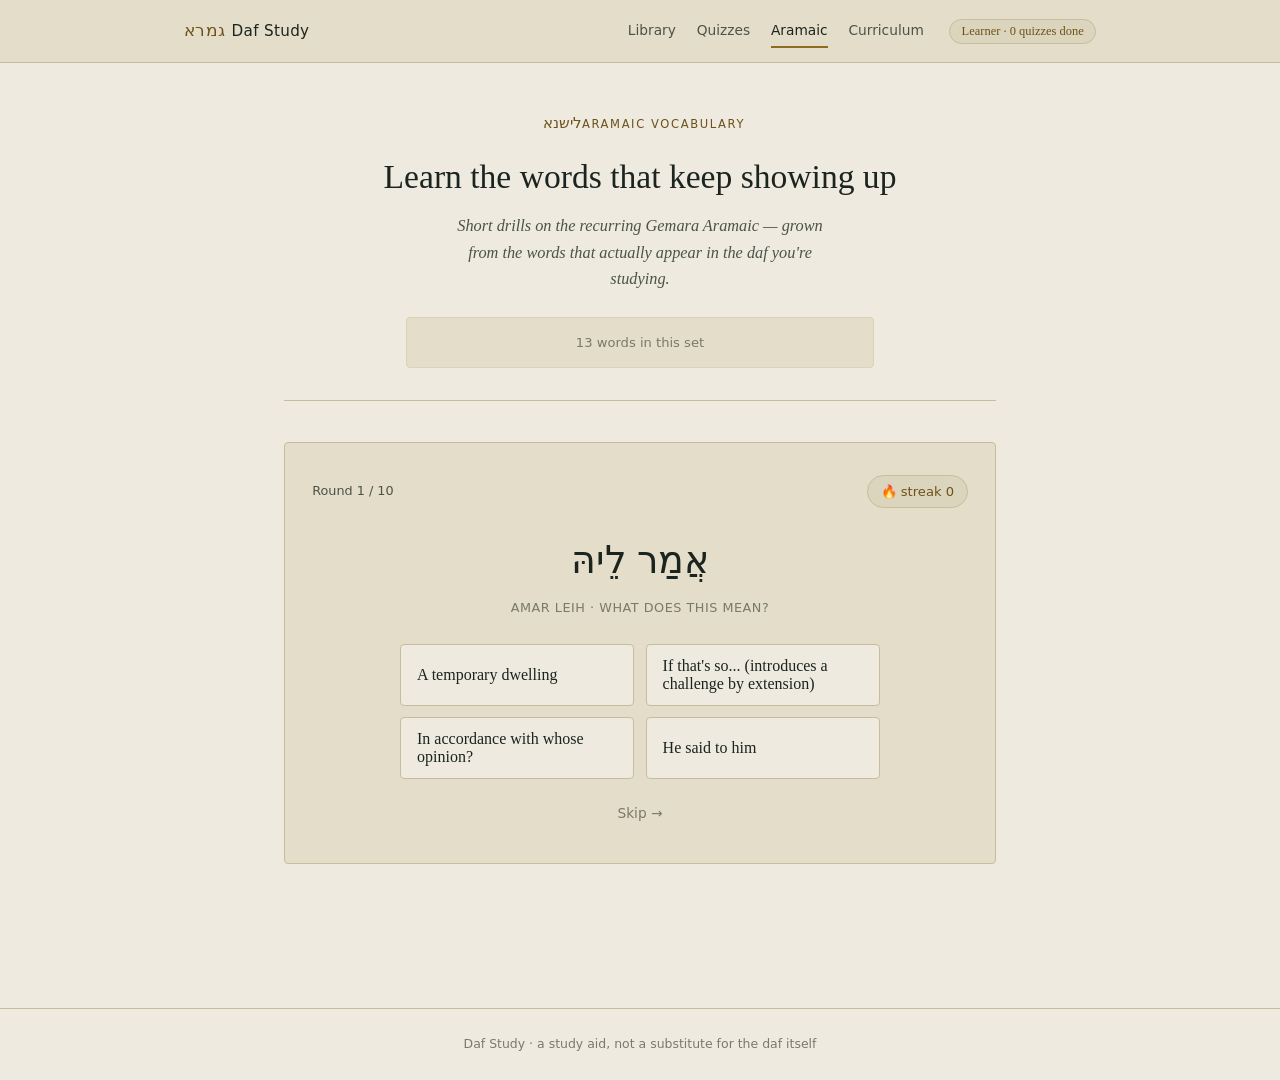
==== aramaic.html @ 8be39cbd "Initial build: Daf Study site for Tractate Sukkah, daf 2a-2b Static HTML/CSS/JS site (no build step)" ====
<!doctype html>
<html lang="en">
<head>
  <meta charset="utf-8" />
  <meta name="viewport" content="width=device-width, initial-scale=1" />
  <title>Aramaic Drills — Daf Study</title>
  <link rel="icon" href="data:image/svg+xml,<svg xmlns=%22http://www.w3.org/2000/svg%22 font-size=%2290%22><text y=%22.9em%22>📜</text></svg>" />
  <link rel="stylesheet" href="assets/css/site.css" />
</head>
<body data-page="aramaic">
  <div id="site-nav"></div>

  <div class="wrap">
    <header class="masthead">
      <div class="eyebrow"><he>לישנא</he>ARAMAIC VOCABULARY</div>
      <h1>Learn the words that keep showing up</h1>
      <p class="subtitle">Short drills on the recurring Gemara Aramaic — grown from the words that actually appear in the daf you're studying.</p>
      <p class="note" id="vocab-count" style="text-align:center;"></p>
    </header>

    <div id="drill-root"></div>
  </div>

  <div id="site-footer"></div>

  <script type="module" src="assets/js/nav.js"></script>
  <script type="module">
    import { mountAramaic } from "./assets/js/aramaic-engine.js";
    mountAramaic();
  </script>
</body>
</html>
---- assets/css/site.css ----
/* ===========================================================
   Daf Study — shared design system
   Palette grounded in a Vilna-Shas volume: bottle green cloth,
   brass-stamped lettering, bone paper.
   =========================================================== */

:root {
  --bg: #eeeae0;
  --surface: #e3ddc9;
  --surface-2: #dcd5bd;
  --surface-3: #d4cbaf;
  --ink: #1b241e;
  --ink-soft: #4c5347;
  --ink-faint: #7a7a68;
  --accent: #234634;
  --accent-ink: #f2ede0;
  --accent-soft: #cfe0d3;
  --gold: #8f6a1f;
  --gold-strong: #6e5119;
  --line: #c7bc9d;
  --line-soft: #d9d1b8;

  --good: #2b5d3a;
  --bad: #7a3226;
  --warn: #8f6a1f;
  --locked: #948d78;

  --radius: 4px;
  --serif: Georgia, "Iowan Old Style", "Palatino Linotype", "Book Antiqua", serif;
  --hebrew: "David Libre", David, "Times New Roman", "Segoe UI Historic", serif;
  --sans: -apple-system, "Segoe UI", system-ui, sans-serif;
  --max: 760px;
  --wide: 960px;
}

@media (prefers-color-scheme: dark) {
  :root {
    --bg: #10140f;
    --surface: #1a2118;
    --surface-2: #212a1d;
    --surface-3: #283323;
    --ink: #eae4d3;
    --ink-soft: #b7b09a;
    --ink-faint: #83806d;
    --accent: #7fb896;
    --accent-ink: #10140f;
    --accent-soft: #223229;
    --gold: #cfa544;
    --gold-strong: #e2bb5c;
    --line: #333a2b;
    --line-soft: #262d20;
    --good: #6fae82;
    --bad: #c67b6a;
    --warn: #cfa544;
    --locked: #5c5c4e;
  }
}
:root[data-theme="dark"] {
  --bg: #10140f; --surface: #1a2118; --surface-2: #212a1d; --surface-3: #283323;
  --ink: #eae4d3; --ink-soft: #b7b09a; --ink-faint: #83806d;
  --accent: #7fb896; --accent-ink: #10140f; --accent-soft: #223229;
  --gold: #cfa544; --gold-strong: #e2bb5c;
  --line: #333a2b; --line-soft: #262d20;
  --good: #6fae82; --bad: #c67b6a; --warn: #cfa544; --locked: #5c5c4e;
}
:root[data-theme="light"] {
  --bg: #eeeae0; --surface: #e3ddc9; --surface-2: #dcd5bd; --surface-3: #d4cbaf;
  --ink: #1b241e; --ink-soft: #4c5347; --ink-faint: #7a7a68;
  --accent: #234634; --accent-ink: #f2ede0; --accent-soft: #cfe0d3;
  --gold: #8f6a1f; --gold-strong: #6e5119;
  --line: #c7bc9d; --line-soft: #d9d1b8;
  --good: #2b5d3a; --bad: #7a3226; --warn: #8f6a1f; --locked: #948d78;
}

* { box-sizing: border-box; }
html, body { height: 100%; }
body {
  margin: 0;
  background: var(--bg);
  color: var(--ink);
  font-family: var(--serif);
  line-height: 1.6;
  -webkit-font-smoothing: antialiased;
}
a { color: var(--accent); }
:root[data-theme="dark"] a, @media (prefers-color-scheme: dark) { a { color: var(--accent); } }
h1, h2, h3 { text-wrap: balance; font-weight: 400; }
he, .he { font-family: var(--hebrew); direction: rtl; unicode-bidi: isolate; }
button { font-family: var(--sans); }
:focus-visible { outline: 2px solid var(--gold); outline-offset: 2px; }

.wrap { max-width: var(--max); margin: 0 auto; padding: 0 1.5rem 5rem; }
.wrap.wide { max-width: var(--wide); }

/* ---------------- Site nav ---------------- */
.site-nav {
  border-bottom: 1px solid var(--line);
  background: var(--surface);
}
.site-nav .inner {
  max-width: var(--wide);
  margin: 0 auto;
  padding: 0.9rem 1.5rem;
  display: flex;
  align-items: center;
  gap: 1.6rem;
}
.site-nav .brand {
  font-family: var(--sans);
  font-size: 0.95rem;
  letter-spacing: 0.02em;
  color: var(--ink);
  text-decoration: none;
  display: flex;
  align-items: baseline;
  gap: 0.4rem;
  margin-inline-end: auto;
}
.site-nav .brand he { font-size: 1.05rem; color: var(--gold-strong); }
.site-nav .links { display: flex; gap: 1.3rem; font-family: var(--sans); font-size: 0.86rem; }
.site-nav .links a {
  color: var(--ink-soft);
  text-decoration: none;
  padding: 0.3rem 0;
  border-bottom: 2px solid transparent;
}
.site-nav .links a:hover { color: var(--ink); }
.site-nav .links a.active { color: var(--ink); border-bottom-color: var(--gold); }
.site-nav .streak {
  font-family: var(--sans);
  font-size: 0.78rem;
  color: var(--gold-strong);
  background: var(--surface-2);
  border: 1px solid var(--line);
  border-radius: 20px;
  padding: 0.25rem 0.7rem;
  white-space: nowrap;
}
@media (max-width: 640px) {
  .site-nav .inner { flex-wrap: wrap; gap: 0.8rem; }
  .site-nav .links { gap: 0.9rem; font-size: 0.8rem; }
}

/* ---------------- Page header ---------------- */
header.masthead {
  text-align: center;
  padding: 3rem 1.5rem 2rem;
  border-bottom: 1px solid var(--line);
  margin-bottom: 2.6rem;
}
.eyebrow {
  font-family: var(--sans);
  font-size: 0.72rem;
  letter-spacing: 0.14em;
  text-transform: uppercase;
  color: var(--gold-strong);
  margin-bottom: 0.9rem;
}
.eyebrow he { font-family: var(--hebrew); letter-spacing: 0; font-size: 0.95rem; margin-inline-end: 0.5rem; }
header.masthead h1 { font-size: 2.1rem; margin: 0 0 0.6rem; }
header.masthead .subtitle { color: var(--ink-soft); font-size: 1.02rem; font-style: italic; max-width: 46ch; margin: 0 auto; }

.note {
  font-family: var(--sans);
  font-size: 0.82rem;
  color: var(--ink-faint);
  background: var(--surface);
  border: 1px solid var(--line-soft);
  border-radius: var(--radius);
  padding: 0.85rem 1.1rem;
  margin: 1.6rem auto 0;
  max-width: 56ch;
  text-align: start;
}
.note b { color: var(--ink-soft); }

/* ---------------- Section scaffolding ---------------- */
section { margin-top: 3.2rem; }
.section-head { display: flex; align-items: baseline; gap: 0.7rem; margin-bottom: 1.2rem; }
.section-num { font-family: var(--sans); font-size: 0.75rem; color: var(--gold); letter-spacing: 0.08em; }
h2 { font-size: 1.35rem; margin: 0; }
.section-dash { flex: 1; height: 1px; background: var(--line); }

/* ---------------- Cards / library ---------------- */
.card-grid { display: grid; grid-template-columns: repeat(auto-fit, minmax(230px, 1fr)); gap: 1rem; }
.card {
  background: var(--surface);
  border: 1px solid var(--line);
  border-radius: var(--radius);
  padding: 1.2rem 1.3rem;
  text-decoration: none;
  color: var(--ink);
  display: block;
  transition: border-color 0.15s ease;
}
.card:hover { border-color: var(--gold); }
.card.locked { opacity: 0.55; pointer-events: none; }
.card .card-eyebrow {
  font-family: var(--sans); font-size: 0.68rem; letter-spacing: 0.07em; text-transform: uppercase;
  color: var(--gold-strong); display: flex; justify-content: space-between; margin-bottom: 0.5rem;
}
.card h3 { font-size: 1.05rem; margin: 0 0 0.4rem; }
.card p { margin: 0; color: var(--ink-soft); font-size: 0.92rem; }
.badge {
  font-family: var(--sans); font-size: 0.66rem; letter-spacing: 0.04em;
  padding: 0.12rem 0.5rem; border-radius: 20px;
}
.badge-done { background: color-mix(in srgb, var(--good) 18%, transparent); color: var(--good); }
.badge-todo { background: color-mix(in srgb, var(--ink-faint) 16%, transparent); color: var(--ink-faint); }
.badge-locked { background: color-mix(in srgb, var(--locked) 20%, transparent); color: var(--locked); }
.progress-bar { height: 5px; border-radius: 3px; background: var(--surface-3); margin-top: 0.7rem; overflow: hidden; }
.progress-bar > span { display: block; height: 100%; background: var(--gold); }

/* ---------------- Buttons ---------------- */
.btn {
  font-family: var(--sans);
  font-size: 0.86rem;
  border: 1px solid var(--line);
  background: var(--surface);
  color: var(--ink);
  padding: 0.55rem 1.1rem;
  border-radius: var(--radius);
  cursor: pointer;
  text-decoration: none;
  display: inline-flex;
  align-items: center;
  gap: 0.4rem;
}
.btn:hover { border-color: var(--gold); }
.btn-primary { background: var(--accent); color: var(--accent-ink); border-color: var(--accent); }
.btn-primary:hover { opacity: 0.92; border-color: var(--accent); }
.btn-ghost { background: transparent; border-color: transparent; color: var(--ink-faint); }
.btn-ghost:hover { color: var(--ink); }
.btn:disabled { opacity: 0.45; cursor: not-allowed; }
.btn-row { display: flex; gap: 0.6rem; flex-wrap: wrap; align-items: center; }

/* ---------------- On-page breakdown / TOC ---------------- */
.breakdown {
  background: var(--surface);
  border: 1px solid var(--line);
  border-radius: var(--radius);
  padding: 1.1rem 1.4rem;
  margin-bottom: 3rem;
}
.breakdown-label {
  font-family: var(--sans);
  font-size: 0.7rem;
  letter-spacing: 0.08em;
  text-transform: uppercase;
  color: var(--gold-strong);
  margin-bottom: 0.7rem;
}
.breakdown-list {
  list-style: none;
  margin: 0;
  padding: 0;
  display: flex;
  flex-wrap: wrap;
  gap: 0.4rem 1.6rem;
}
.breakdown-list li { display: contents; }
.breakdown-list a {
  font-family: var(--sans);
  font-size: 0.9rem;
  color: var(--ink-soft);
  text-decoration: none;
  display: inline-flex;
  align-items: baseline;
  gap: 0.45rem;
}
.breakdown-list a:hover { color: var(--ink); text-decoration: underline; }
.breakdown-list a .section-num { color: var(--gold); font-size: 0.72rem; }

/* ---------------- Mishnah / text block ---------------- */
.mishnah-block {
  background: var(--surface);
  border: 1px solid var(--line);
  border-inline-start: 3px solid var(--accent);
  border-radius: var(--radius);
  padding: 1.5rem 1.7rem;
}
.mishnah-block .he-line { font-size: 1.15rem; line-height: 2.05; text-align: right; }
.mishnah-block .gloss { margin-top: 1rem; padding-top: 1rem; border-top: 1px dashed var(--line); color: var(--ink-soft); font-size: 0.95rem; }
.clause-tag {
  display: inline-block; font-family: var(--sans); font-size: 0.68rem; letter-spacing: 0.06em; text-transform: uppercase;
  padding: 0.12rem 0.5rem; border-radius: 2px; margin-inline-end: 0.4rem;
}
.tag-invalid { background: color-mix(in srgb, var(--bad) 18%, transparent); color: var(--bad); }
.tag-machloket { background: color-mix(in srgb, var(--warn) 18%, transparent); color: var(--warn); }

/* ---------------- Diagram ---------------- */
figure { margin: 0; }
.diagram-wrap { overflow-x: auto; background: var(--surface); border: 1px solid var(--line); border-radius: var(--radius); padding: 1.2rem; }
.diagram-wrap svg { display: block; margin: 0 auto; max-width: 100%; height: auto; }
figcaption { font-family: var(--sans); font-size: 0.82rem; color: var(--ink-faint); margin-top: 0.7rem; text-align: center; }
svg text { font-family: var(--sans); fill: var(--ink); }
svg .he-text { font-family: var(--hebrew); }

/* ---------------- Opinion cards ---------------- */
.opinions-grid { display: grid; grid-template-columns: repeat(auto-fit, minmax(220px, 1fr)); gap: 0.9rem; }
.opinion-card { background: var(--surface); border: 1px solid var(--line); border-radius: var(--radius); padding: 1.1rem 1.2rem; }
.opinion-card .who {
  font-family: var(--sans); font-size: 0.72rem; letter-spacing: 0.08em; text-transform: uppercase; color: var(--gold-strong);
  display: flex; justify-content: space-between; align-items: center; margin-bottom: 0.5rem;
}
.stance { font-size: 0.66rem; letter-spacing: 0.05em; padding: 0.1rem 0.45rem; border-radius: 2px; font-family: var(--sans); }
.stance-strict { background: color-mix(in srgb, var(--bad) 16%, transparent); color: var(--bad); }
.stance-lenient { background: color-mix(in srgb, var(--good) 16%, transparent); color: var(--good); }
.stance-svara { background: color-mix(in srgb, var(--warn) 16%, transparent); color: var(--warn); }
.opinion-card p { margin: 0 0 0.5rem; font-size: 0.97rem; }
.opinion-card .basis { font-size: 0.86rem; color: var(--ink-soft); font-style: italic; margin: 0; }

/* ---------------- Dialectic script ---------------- */
.script { border-top: 1px solid var(--line); }
.turn { display: grid; grid-template-columns: 128px 1fr; gap: 1.1rem; padding: 1.05rem 0; border-bottom: 1px solid var(--line-soft); align-items: start; }
.turn .speaker { font-family: var(--sans); font-size: 0.7rem; letter-spacing: 0.06em; text-transform: uppercase; color: var(--gold-strong); padding-top: 0.15rem; }
.turn .speaker small { display: block; font-family: var(--hebrew); direction: rtl; text-transform: none; letter-spacing: 0; color: var(--ink-faint); font-size: 0.88rem; margin-top: 0.15rem; }
.turn.emphasis { background: color-mix(in srgb, var(--accent) 7%, transparent); border-inline-start: 3px solid var(--accent); padding-inline-start: 0.9rem; margin-inline-start: -0.9rem; }
.turn .content p { margin: 0 0 0.5rem; }
.turn .content p:last-child { margin-bottom: 0; }
.quote { font-family: var(--hebrew); direction: rtl; display: block; font-size: 1.05rem; margin-bottom: 0.35rem; }
.gloss-text { color: var(--ink-soft); font-size: 0.95rem; }
@media (max-width: 520px) { .turn { grid-template-columns: 1fr; gap: 0.3rem; } }

/* ---------------- Review / reveal questions ---------------- */
.qlist { display: flex; flex-direction: column; gap: 0.6rem; }
details.q { background: var(--surface); border: 1px solid var(--line); border-radius: var(--radius); padding: 0.2rem 0; }
details.q summary { cursor: pointer; padding: 0.85rem 1.2rem; list-style: none; display: flex; gap: 0.8rem; align-items: baseline; font-size: 1rem; }
details.q summary::-webkit-details-marker { display: none; }
details.q summary .qnum { font-family: var(--sans); color: var(--gold); font-size: 0.85rem; flex-shrink: 0; }
details.q summary .qmark { margin-inline-start: auto; font-family: var(--sans); font-size: 0.75rem; color: var(--ink-faint); flex-shrink: 0; }
details.q[open] summary .qmark::after { content: "hide"; }
details.q:not([open]) summary .qmark::after { content: "show answer"; }
details.q .answer { padding: 0 1.2rem 1.1rem 2.7rem; color: var(--ink-soft); font-size: 0.96rem; border-top: 1px dashed var(--line); margin-top: 0.2rem; padding-top: 0.8rem; }

/* ---------------- Quiz engine ---------------- */
.quiz-shell { background: var(--surface); border: 1px solid var(--line); border-radius: var(--radius); padding: 1.6rem 1.7rem; }
.quiz-progress { display: flex; align-items: center; gap: 0.8rem; font-family: var(--sans); font-size: 0.78rem; color: var(--ink-faint); margin-bottom: 1.4rem; }
.quiz-progress .bar { flex: 1; height: 6px; border-radius: 3px; background: var(--surface-3); overflow: hidden; }
.quiz-progress .bar > span { display: block; height: 100%; background: var(--gold); transition: width 0.25s ease; }
.quiz-q { font-size: 1.15rem; margin: 0 0 1.3rem; text-wrap: balance; }
.quiz-options { display: flex; flex-direction: column; gap: 0.6rem; margin-bottom: 1.2rem; }
.quiz-opt {
  text-align: start; font-family: var(--serif); font-size: 1rem;
  background: var(--bg); border: 1px solid var(--line); border-radius: var(--radius);
  padding: 0.75rem 1rem; cursor: pointer; color: var(--ink);
}
.quiz-opt:hover:not(:disabled) { border-color: var(--gold); }
.quiz-opt.correct { border-color: var(--good); background: color-mix(in srgb, var(--good) 14%, var(--bg)); }
.quiz-opt.incorrect { border-color: var(--bad); background: color-mix(in srgb, var(--bad) 12%, var(--bg)); }
.quiz-opt.reveal-correct { border-color: var(--good); box-shadow: inset 0 0 0 1px var(--good); }
.quiz-opt:disabled { cursor: default; }
.quiz-explain { font-family: var(--sans); font-size: 0.9rem; color: var(--ink-soft); background: var(--bg); border: 1px dashed var(--line); border-radius: var(--radius); padding: 0.8rem 1rem; margin-bottom: 1.2rem; }
.quiz-result { text-align: center; padding: 2rem 1rem; }
.quiz-result .score-num { font-size: 3rem; color: var(--gold-strong); font-family: var(--serif); }
.quiz-result .score-sub { color: var(--ink-soft); font-family: var(--sans); font-size: 0.9rem; margin-top: 0.3rem; }
.score-tally { display: flex; justify-content: center; gap: 1.6rem; margin: 1.4rem 0; font-family: var(--sans); font-size: 0.85rem; }
.score-tally b { display: block; font-size: 1.3rem; font-family: var(--serif); color: var(--ink); }

/* ---------------- Aramaic drill (Duolingo-ish) ---------------- */
.drill-shell { background: var(--surface); border: 1px solid var(--line); border-radius: var(--radius); padding: 2rem 1.7rem; text-align: center; }
.drill-word { font-family: var(--hebrew); direction: rtl; font-size: 2.4rem; margin-bottom: 0.4rem; }
.drill-hint { font-family: var(--sans); font-size: 0.8rem; color: var(--ink-faint); letter-spacing: 0.04em; text-transform: uppercase; margin-bottom: 1.6rem; }
.drill-options { display: grid; grid-template-columns: 1fr 1fr; gap: 0.7rem; max-width: 480px; margin: 0 auto; }
@media (max-width: 480px) { .drill-options { grid-template-columns: 1fr; } }
.streak-pill { display: inline-flex; align-items: center; gap: 0.4rem; font-family: var(--sans); font-size: 0.82rem; color: var(--gold-strong); background: var(--surface-2); border: 1px solid var(--line); border-radius: 20px; padding: 0.3rem 0.8rem; }

/* ---------------- Curriculum map ---------------- */
.map-track { display: flex; flex-direction: column; gap: 0; position: relative; padding-inline-start: 2.2rem; }
.map-track::before { content: ""; position: absolute; left: 0.55rem; top: 0.5rem; bottom: 0.5rem; width: 2px; background: var(--line); }
.map-node { position: relative; padding: 1rem 0 1rem 1.4rem; }
.map-node::before {
  content: ""; position: absolute; left: -2.2rem; top: 1.35rem; width: 14px; height: 14px; border-radius: 50%;
  background: var(--surface); border: 2px solid var(--gold);
}
.map-node.locked::before { border-color: var(--locked); background: var(--surface); }
.map-node .m-eyebrow { font-family: var(--sans); font-size: 0.72rem; color: var(--gold-strong); letter-spacing: 0.06em; text-transform: uppercase; }
.map-node.locked .m-eyebrow { color: var(--locked); }
.map-node h3 { margin: 0.2rem 0 0.3rem; font-size: 1.05rem; }
.map-node p { margin: 0; color: var(--ink-soft); font-size: 0.92rem; }
.map-node.locked p, .map-node.locked h3 { color: var(--ink-faint); }

footer.site-footer {
  margin-top: 4rem; padding: 1.6rem 1.5rem; text-align: center;
  font-family: var(--sans); font-size: 0.78rem; color: var(--ink-faint);
  border-top: 1px solid var(--line);
}
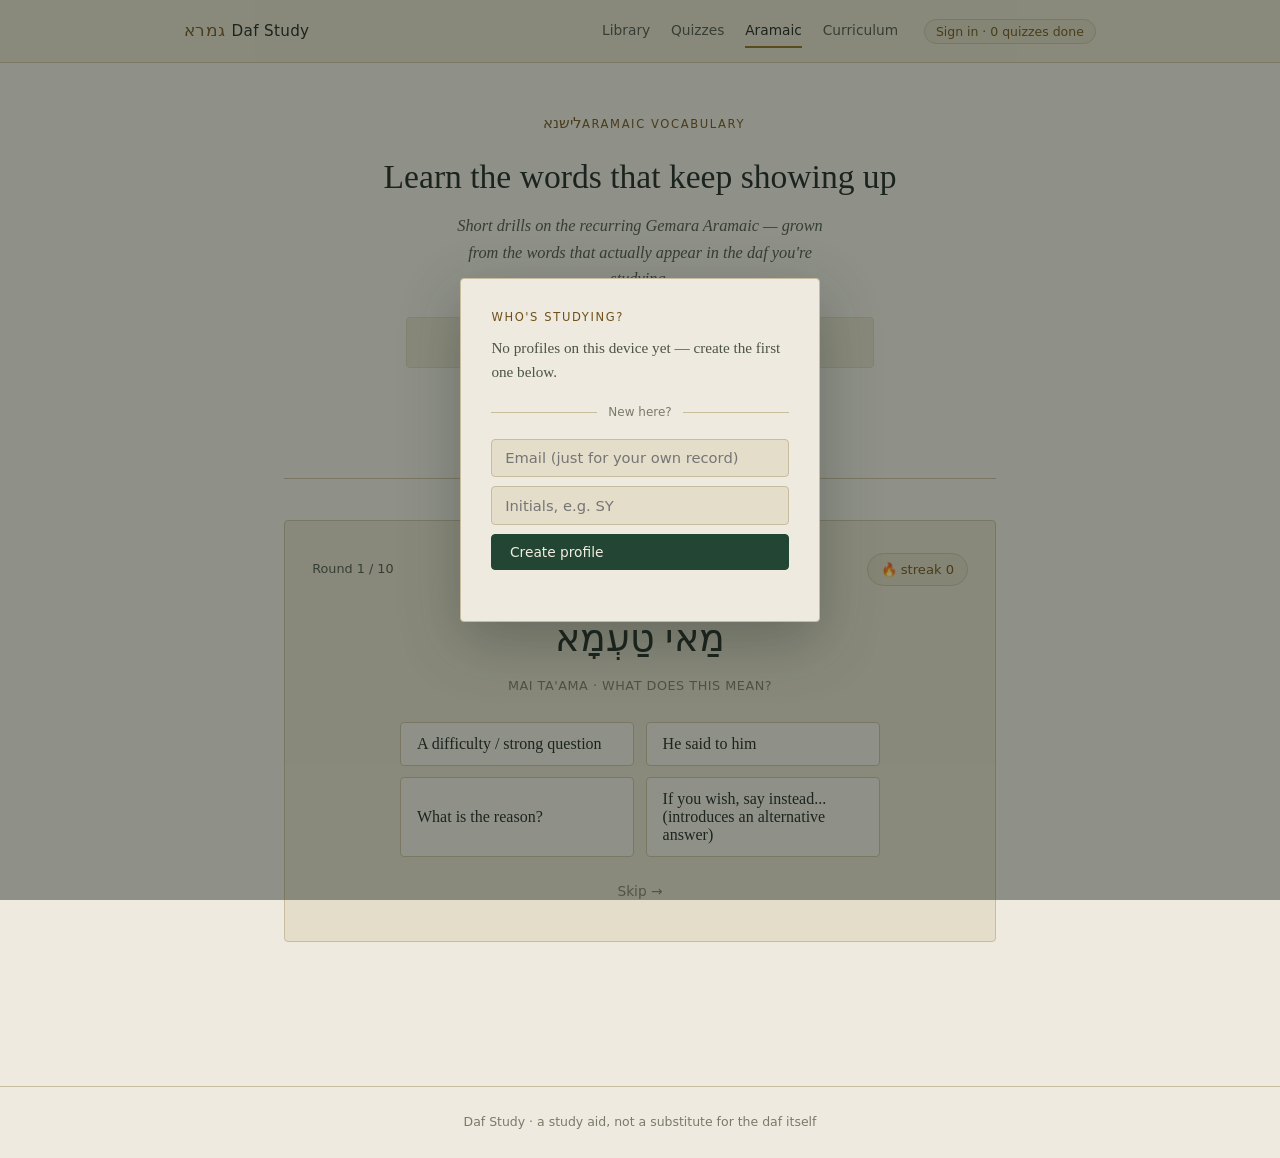
==== commit 78bcb36b: "Add local profile sign-in, fix Aramaic drill tracking, expand vocab set Profiles (email + initials, " ====
--- a/aramaic.html
+++ b/aramaic.html
@@ -16,6 +16,7 @@
       <h1>Learn the words that keep showing up</h1>
       <p class="subtitle">Short drills on the recurring Gemara Aramaic — grown from the words that actually appear in the daf you're studying.</p>
       <p class="note" id="vocab-count" style="text-align:center;"></p>
+      <div id="vocab-stats"></div>
     </header>
 
     <div id="drill-root"></div>
--- a/assets/css/site.css
+++ b/assets/css/site.css
@@ -141,6 +141,33 @@
   .site-nav .links { gap: 0.9rem; font-size: 0.8rem; }
 }
 
+/* ---------------- Sign-in modal (local profiles, no OAuth) ---------------- */
+.auth-overlay {
+  position: fixed; inset: 0; z-index: 999;
+  background: color-mix(in srgb, var(--ink) 45%, transparent);
+  display: flex; align-items: center; justify-content: center; padding: 1.5rem;
+}
+.auth-modal {
+  background: var(--bg); border: 1px solid var(--line); border-radius: var(--radius);
+  padding: 1.8rem 1.9rem; max-width: 360px; width: 100%;
+  box-shadow: 0 20px 60px color-mix(in srgb, var(--ink) 30%, transparent);
+}
+.auth-profiles { display: flex; flex-wrap: wrap; gap: 0.6rem; margin-bottom: 1.2rem; }
+.auth-profile-btn {
+  font-family: var(--sans); font-size: 0.95rem; font-weight: 600; letter-spacing: 0.03em;
+  padding: 0.6rem 1rem; border-radius: var(--radius); border: 1px solid var(--line);
+  background: var(--surface); color: var(--ink); cursor: pointer;
+}
+.auth-profile-btn:hover { border-color: var(--gold); color: var(--gold-strong); }
+.auth-divider { display: flex; align-items: center; gap: 0.7rem; margin: 1rem 0; font-family: var(--sans); font-size: 0.75rem; color: var(--ink-faint); }
+.auth-divider::before, .auth-divider::after { content: ""; flex: 1; height: 1px; background: var(--line); }
+.auth-new { display: flex; flex-direction: column; gap: 0.6rem; }
+.auth-new input {
+  font-family: var(--sans); font-size: 0.92rem; padding: 0.6rem 0.8rem;
+  border: 1px solid var(--line); border-radius: var(--radius); background: var(--surface); color: var(--ink);
+}
+.auth-error { color: var(--bad); font-family: var(--sans); font-size: 0.82rem; margin: 0; min-height: 1em; }
+
 /* ---------------- Page header ---------------- */
 header.masthead {
   text-align: center;
@@ -357,6 +384,20 @@
 .score-tally { display: flex; justify-content: center; gap: 1.6rem; margin: 1.4rem 0; font-family: var(--sans); font-size: 0.85rem; }
 .score-tally b { display: block; font-size: 1.3rem; font-family: var(--serif); color: var(--ink); }
 
+/* ---------------- Study session (Havruta/Yachid) ---------------- */
+.study-topbar { display: flex; align-items: center; justify-content: space-between; gap: 1rem; flex-wrap: wrap; margin-bottom: 1.1rem; }
+.study-phase-pills { display: flex; flex-wrap: wrap; gap: 0.4rem; }
+.study-pill {
+  font-family: var(--sans); font-size: 0.74rem; padding: 0.25rem 0.65rem; border-radius: 20px;
+  background: var(--surface-2); color: var(--ink-faint); border: 1px solid var(--line);
+}
+.study-pill.active { background: var(--accent); color: var(--accent-ink); border-color: var(--accent); }
+.study-pill.done { color: var(--good); border-color: var(--good); }
+.study-method { background: var(--surface-2); border: 1px dashed var(--line); border-radius: var(--radius); padding: 0.9rem 1.1rem; margin-bottom: 1.3rem; }
+.study-method-name { font-family: var(--sans); font-size: 0.85rem; font-weight: 600; color: var(--gold-strong); }
+.role-badge { font-family: var(--sans); font-size: 0.82rem; color: var(--ink-soft); margin-top: 0.5rem; }
+.study-shell { max-width: none; }
+
 /* ---------------- Aramaic drill (Duolingo-ish) ---------------- */
 .drill-shell { background: var(--surface); border: 1px solid var(--line); border-radius: var(--radius); padding: 2rem 1.7rem; text-align: center; }
 .drill-word { font-family: var(--hebrew); direction: rtl; font-size: 2.4rem; margin-bottom: 0.4rem; }
@@ -364,6 +405,10 @@
 .drill-options { display: grid; grid-template-columns: 1fr 1fr; gap: 0.7rem; max-width: 480px; margin: 0 auto; }
 @media (max-width: 480px) { .drill-options { grid-template-columns: 1fr; } }
 .streak-pill { display: inline-flex; align-items: center; gap: 0.4rem; font-family: var(--sans); font-size: 0.82rem; color: var(--gold-strong); background: var(--surface-2); border: 1px solid var(--line); border-radius: 20px; padding: 0.3rem 0.8rem; }
+.vocab-stats-row { display: flex; justify-content: center; gap: 2rem; margin-top: 1.2rem; font-family: var(--sans); }
+.vocab-stats-row > div { text-align: center; }
+.vocab-stats-row b { display: block; font-size: 1.3rem; font-family: var(--serif); color: var(--ink); }
+.vocab-stats-row span { font-size: 0.76rem; color: var(--ink-faint); }
 
 /* ---------------- Curriculum map ---------------- */
 .map-track { display: flex; flex-direction: column; gap: 0; position: relative; padding-inline-start: 2.2rem; }
